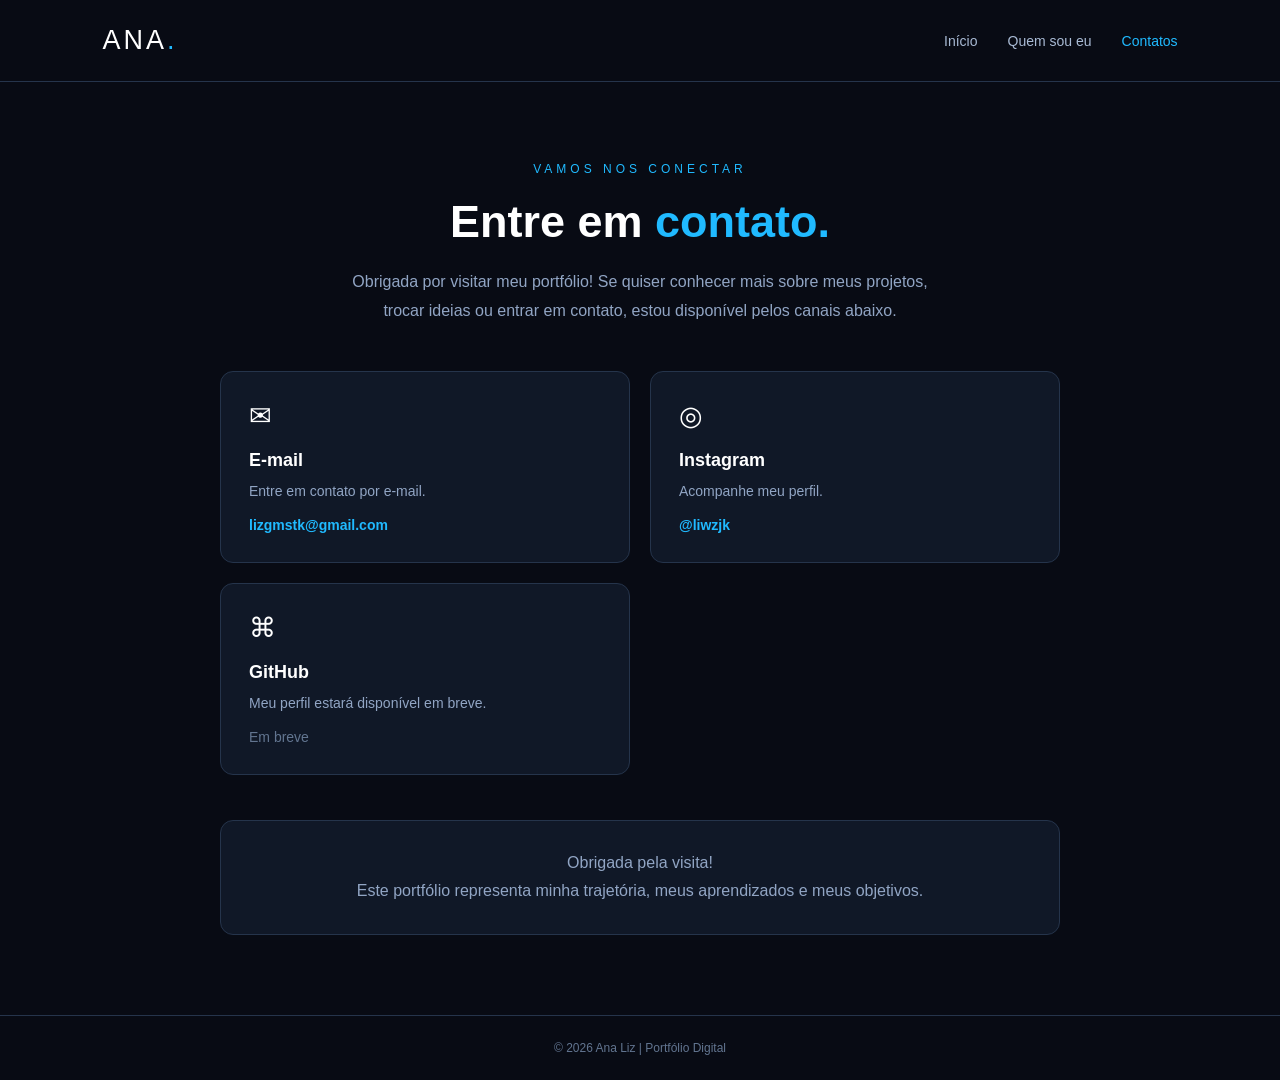
==== contato.html @ b01cfa80 "Add contato.html for contact page layout This file contains the HTML structure for the contact page," ====
<!DOCTYPE html>
<html lang="pt-BR">

<head>
    <meta charset="UTF-8">
    <meta name="viewport" content="width=device-width, initial-scale=1.0">

    <title>Ana Liz | Contatos</title>

    <style>
        * {
            margin: 0;
            padding: 0;
            box-sizing: border-box;
            font-family: Arial, sans-serif;
        }

        body {
            background: #080b14;
            color: #ffffff;
            min-height: 100vh;
        }

        header {
            display: flex;
            justify-content: space-between;
            align-items: center;
            padding: 25px 8%;
            border-bottom: 1px solid #25344b;
        }

        .logo {
            font-size: 27px;
            letter-spacing: 3px;
        }

        .logo span {
            color: #20baff;
        }

        nav {
            display: flex;
            gap: 30px;
        }

        nav a {
            color: #a8bad4;
            text-decoration: none;
            font-size: 14px;
            transition: 0.3s;
        }

        nav a:hover,
        nav a.ativo {
            color: #20baff;
        }

        main {
            max-width: 900px;
            margin: auto;
            padding: 80px 30px;
            text-align: center;
        }

        .etiqueta {
            color: #20baff;
            font-size: 12px;
            letter-spacing: 4px;
            margin-bottom: 20px;
        }

        h1 {
            font-size: 45px;
            margin-bottom: 20px;
        }

        h1 span {
            color: #20baff;
        }

        .descricao {
            color: #91a5c4;
            font-size: 16px;
            line-height: 1.8;
            max-width: 600px;
            margin: 0 auto 45px;
        }

        .contatos {
            display: grid;
            grid-template-columns: repeat(2, 1fr);
            gap: 20px;
            text-align: left;
        }

        .cartao {
            background: #101827;
            border: 1px solid #25344b;
            border-radius: 13px;
            padding: 28px;
            transition: 0.3s;
        }

        .cartao:hover {
            border-color: #20baff;
            transform: translateY(-4px);
        }

        .icone {
            font-size: 27px;
            margin-bottom: 18px;
        }

        .cartao h2 {
            font-size: 18px;
            margin-bottom: 12px;
        }

        .cartao p {
            color: #91a5c4;
            font-size: 14px;
            margin-bottom: 17px;
        }

        .cartao a {
            color: #20baff;
            text-decoration: none;
            font-size: 14px;
            font-weight: bold;
            overflow-wrap: anywhere;
        }

        .cartao a:hover {
            text-decoration: underline;
        }

        .mensagem {
            margin-top: 45px;
            padding: 28px;
            background: #101827;
            border: 1px solid #25344b;
            border-radius: 13px;
            color: #91a5c4;
            line-height: 1.8;
        }

        footer {
            text-align: center;
            padding: 25px;
            border-top: 1px solid #25344b;
            color: #627590;
            font-size: 12px;
        }

        @media (max-width: 650px) {
            header {
                flex-direction: column;
                gap: 20px;
            }

            nav {
                gap: 17px;
                flex-wrap: wrap;
                justify-content: center;
            }

            h1 {
                font-size: 36px;
            }

            .contatos {
                grid-template-columns: 1fr;
            }
        }
    </style>
</head>

<body>

    <header>

        <div class="logo">ANA<span>.</span></div>

        <nav>
            <a href="index.html">Início</a>
            <a href="quemsoueu.html">Quem sou eu</a>
            <a href="contato.html" class="ativo">Contatos</a>
        </nav>

    </header>

    <main>

        <p class="etiqueta">VAMOS NOS CONECTAR</p>

        <h1>Entre em <span>contato.</span></h1>

        <p class="descricao">
            Obrigada por visitar meu portfólio!
            Se quiser conhecer mais sobre meus projetos,
            trocar ideias ou entrar em contato, estou disponível
            pelos canais abaixo.
        </p>

        <section class="contatos">

            <div class="cartao">

                <div class="icone">✉</div>

                <h2>E-mail</h2>

                <p>Entre em contato por e-mail.</p>

                <a href="mailto:lizgmstk@gmail.com">
                    lizgmstk@gmail.com
                </a>

            </div>

            <div class="cartao">

                <div class="icone">◎</div>

                <h2>Instagram</h2>

                <p>Acompanhe meu perfil.</p>

                <a href="https://www.instagram.com/liwzjk/"
                   target="_blank"
                   rel="noopener noreferrer">
                    @liwzjk
                </a>

            </div>

            <div class="cartao">

                <div class="icone">⌘</div>

                <h2>GitHub</h2>

                <p>Meu perfil estará disponível em breve.</p>

                <span style="color:#627590; font-size:14px;">
                    Em breve
                </span>

            </div>

        </section>

        <div class="mensagem">

            Obrigada pela visita!

            <br>

            Este portfólio representa minha trajetória,
            meus aprendizados e meus objetivos.

        </div>

    </main>

    <footer>
        © 2026 Ana Liz | Portfólio Digital
    </footer>

</body>

</html>
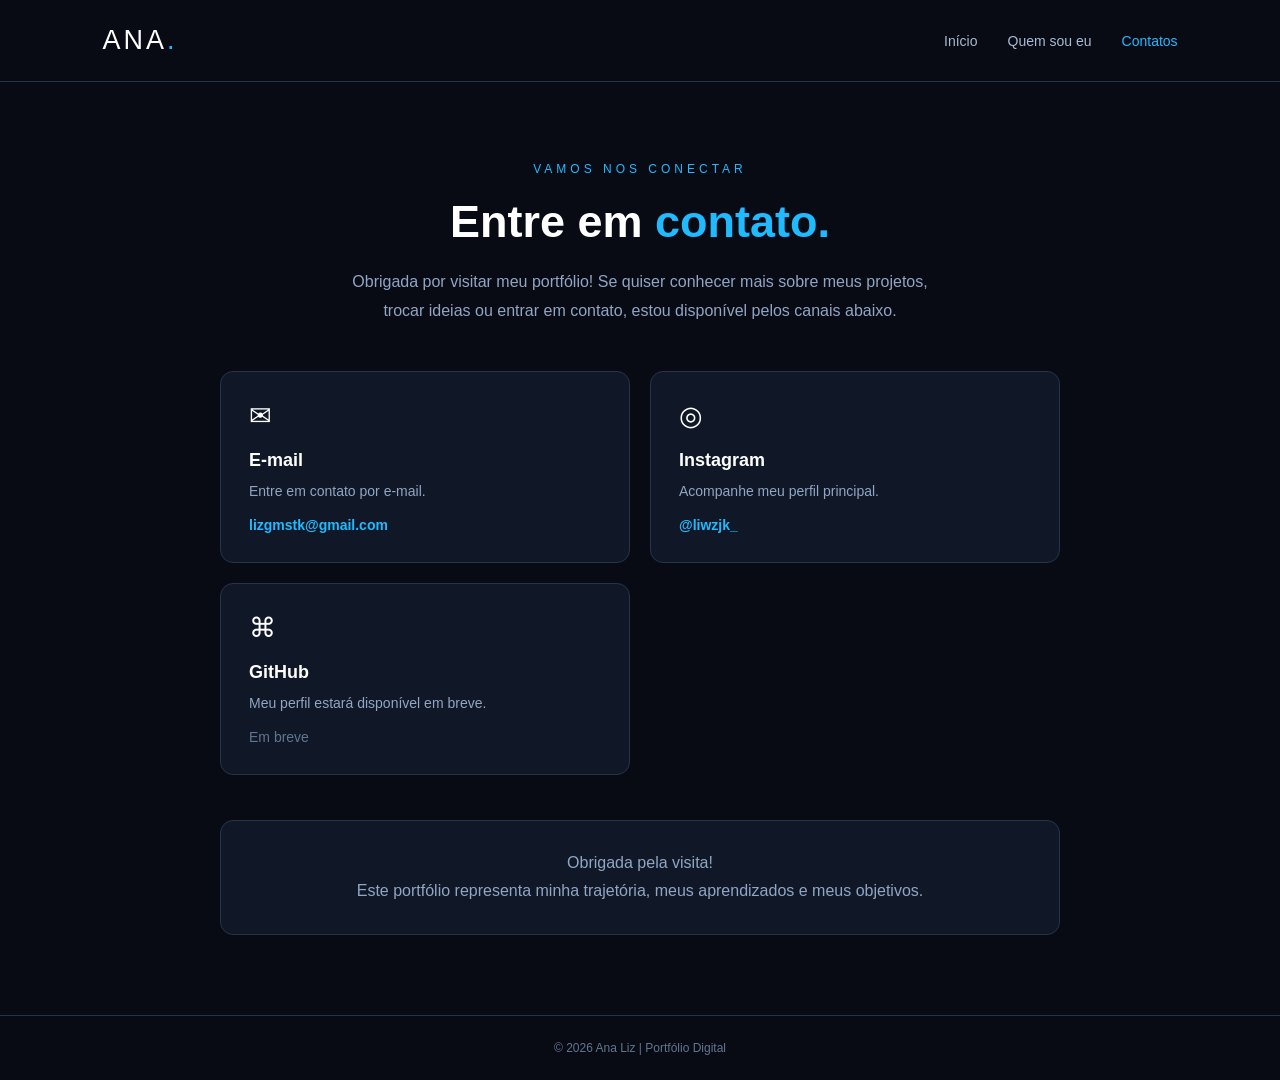
==== commit 22eb7958: "Update contato.html" ====
--- a/contato.html
+++ b/contato.html
@@ -48,7 +48,6 @@
             color: #a8bad4;
             text-decoration: none;
             font-size: 14px;
-            transition: 0.3s;
         }
 
         nav a:hover,
@@ -179,7 +178,6 @@
 <body>
 
     <header>
-
         <div class="logo">ANA<span>.</span></div>
 
         <nav>
@@ -187,7 +185,6 @@
             <a href="quemsoueu.html">Quem sou eu</a>
             <a href="contato.html" class="ativo">Contatos</a>
         </nav>
-
     </header>
 
     <main>
@@ -206,60 +203,44 @@
         <section class="contatos">
 
             <div class="cartao">
-
                 <div class="icone">✉</div>
-
                 <h2>E-mail</h2>
-
                 <p>Entre em contato por e-mail.</p>
 
                 <a href="mailto:lizgmstk@gmail.com">
                     lizgmstk@gmail.com
                 </a>
-
             </div>
 
             <div class="cartao">
-
                 <div class="icone">◎</div>
-
                 <h2>Instagram</h2>
-
-                <p>Acompanhe meu perfil.</p>
-
-                <a href="https://www.instagram.com/liwzjk/"
+                <p>Acompanhe meu perfil principal.</p>
+
+                <a href="https://www.instagram.com/liwzjk_/"
                    target="_blank"
                    rel="noopener noreferrer">
-                    @liwzjk
+                    @liwzjk_
                 </a>
-
             </div>
 
             <div class="cartao">
-
                 <div class="icone">⌘</div>
-
                 <h2>GitHub</h2>
-
                 <p>Meu perfil estará disponível em breve.</p>
 
                 <span style="color:#627590; font-size:14px;">
                     Em breve
                 </span>
-
             </div>
 
         </section>
 
         <div class="mensagem">
-
             Obrigada pela visita!
-
             <br>
-
             Este portfólio representa minha trajetória,
             meus aprendizados e meus objetivos.
-
         </div>
 
     </main>
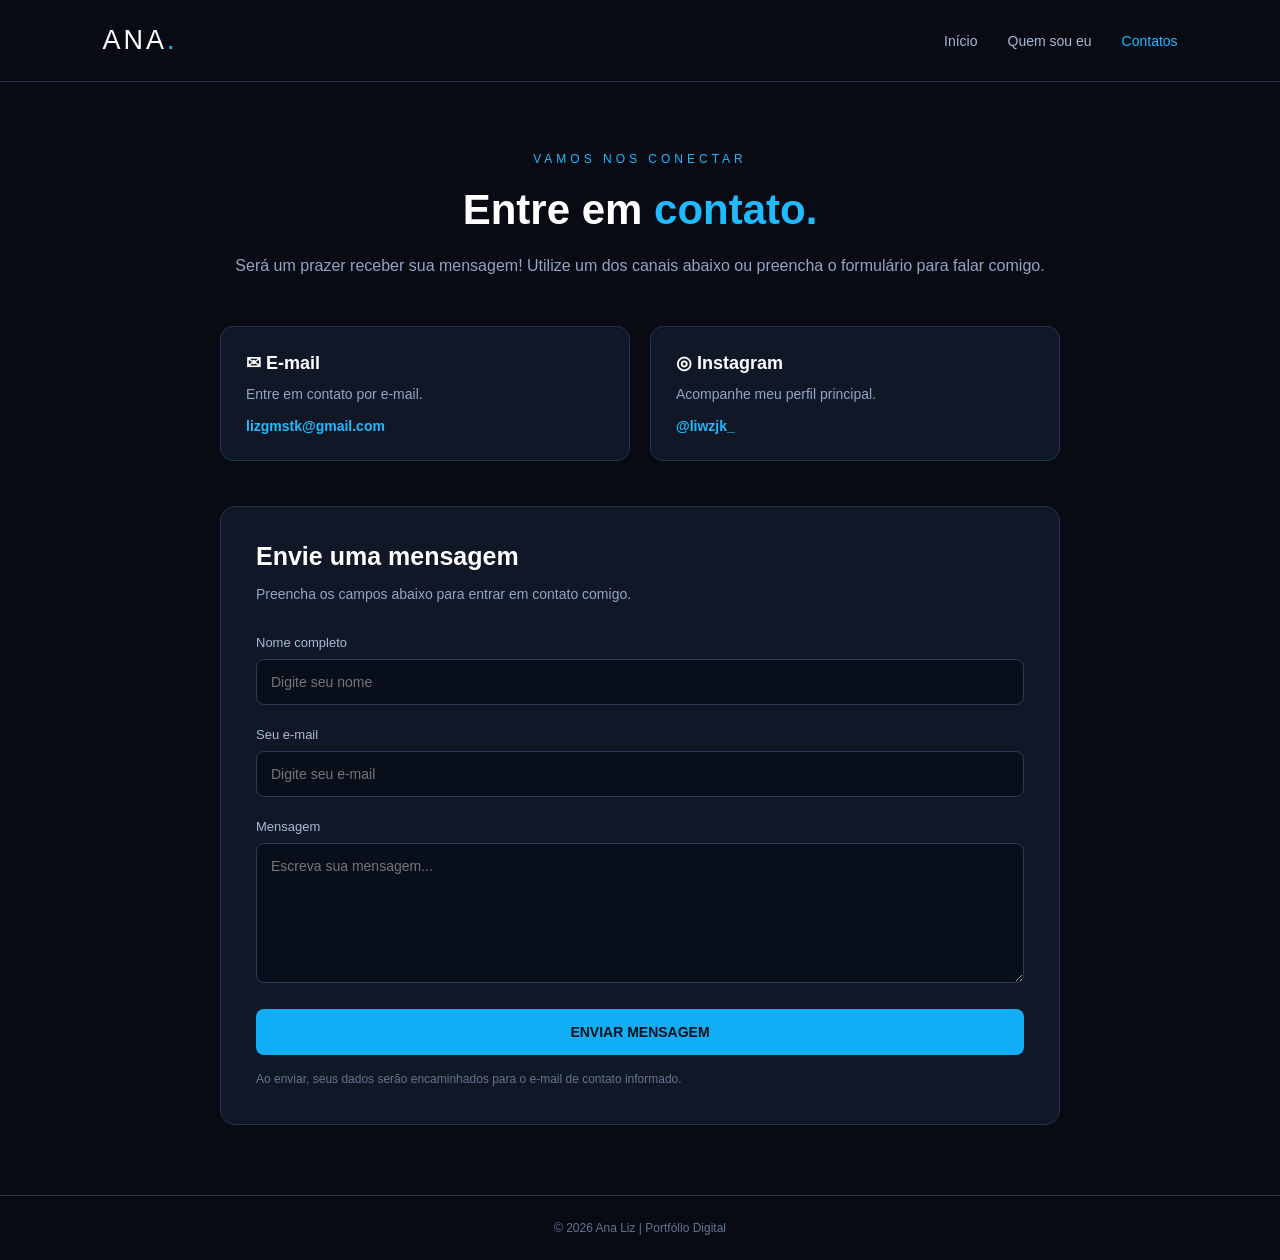
==== commit 19cf0fe5: "Update contato.html" ====
--- a/contato.html
+++ b/contato.html
@@ -18,7 +18,7 @@
 
         body {
             background: #080b14;
-            color: #ffffff;
+            color: white;
             min-height: 100vh;
         }
 
@@ -58,8 +58,12 @@
         main {
             max-width: 900px;
             margin: auto;
-            padding: 80px 30px;
+            padding: 70px 30px;
+        }
+
+        .titulo {
             text-align: center;
+            margin-bottom: 45px;
         }
 
         .etiqueta {
@@ -70,8 +74,8 @@
         }
 
         h1 {
-            font-size: 45px;
-            margin-bottom: 20px;
+            font-size: 42px;
+            margin-bottom: 18px;
         }
 
         h1 span {
@@ -80,35 +84,21 @@
 
         .descricao {
             color: #91a5c4;
-            font-size: 16px;
             line-height: 1.8;
-            max-width: 600px;
-            margin: 0 auto 45px;
         }
 
         .contatos {
             display: grid;
             grid-template-columns: repeat(2, 1fr);
             gap: 20px;
-            text-align: left;
+            margin-bottom: 45px;
         }
 
         .cartao {
             background: #101827;
             border: 1px solid #25344b;
             border-radius: 13px;
-            padding: 28px;
-            transition: 0.3s;
-        }
-
-        .cartao:hover {
-            border-color: #20baff;
-            transform: translateY(-4px);
-        }
-
-        .icone {
-            font-size: 27px;
-            margin-bottom: 18px;
+            padding: 25px;
         }
 
         .cartao h2 {
@@ -119,7 +109,7 @@
         .cartao p {
             color: #91a5c4;
             font-size: 14px;
-            margin-bottom: 17px;
+            margin-bottom: 15px;
         }
 
         .cartao a {
@@ -130,18 +120,80 @@
             overflow-wrap: anywhere;
         }
 
-        .cartao a:hover {
-            text-decoration: underline;
-        }
-
-        .mensagem {
-            margin-top: 45px;
-            padding: 28px;
+        .formulario {
             background: #101827;
             border: 1px solid #25344b;
-            border-radius: 13px;
+            border-radius: 15px;
+            padding: 35px;
+        }
+
+        .formulario h2 {
+            font-size: 25px;
+            margin-bottom: 12px;
+        }
+
+        .formulario .subtitulo {
             color: #91a5c4;
-            line-height: 1.8;
+            font-size: 14px;
+            margin-bottom: 30px;
+            line-height: 1.6;
+        }
+
+        .campo {
+            margin-bottom: 22px;
+        }
+
+        .campo label {
+            display: block;
+            color: #a8bad4;
+            font-size: 13px;
+            margin-bottom: 9px;
+        }
+
+        .campo input,
+        .campo textarea {
+            width: 100%;
+            padding: 14px;
+            background: #080e1a;
+            border: 1px solid #293c57;
+            border-radius: 8px;
+            color: white;
+            outline: none;
+            font-size: 14px;
+        }
+
+        .campo input:focus,
+        .campo textarea:focus {
+            border-color: #20baff;
+        }
+
+        .campo textarea {
+            min-height: 140px;
+            resize: vertical;
+        }
+
+        .botao {
+            width: 100%;
+            padding: 15px;
+            border: none;
+            border-radius: 8px;
+            background: #12aef5;
+            color: #06101c;
+            font-weight: bold;
+            font-size: 14px;
+            cursor: pointer;
+            transition: 0.3s;
+        }
+
+        .botao:hover {
+            background: #54caff;
+        }
+
+        .aviso {
+            color: #627590;
+            font-size: 12px;
+            margin-top: 15px;
+            line-height: 1.6;
         }
 
         footer {
@@ -165,11 +217,15 @@
             }
 
             h1 {
-                font-size: 36px;
+                font-size: 34px;
             }
 
             .contatos {
                 grid-template-columns: 1fr;
+            }
+
+            .formulario {
+                padding: 23px;
             }
         }
     </style>
@@ -189,22 +245,24 @@
 
     <main>
 
-        <p class="etiqueta">VAMOS NOS CONECTAR</p>
-
-        <h1>Entre em <span>contato.</span></h1>
-
-        <p class="descricao">
-            Obrigada por visitar meu portfólio!
-            Se quiser conhecer mais sobre meus projetos,
-            trocar ideias ou entrar em contato, estou disponível
-            pelos canais abaixo.
-        </p>
+        <section class="titulo">
+
+            <p class="etiqueta">VAMOS NOS CONECTAR</p>
+
+            <h1>Entre em <span>contato.</span></h1>
+
+            <p class="descricao">
+                Será um prazer receber sua mensagem!
+                Utilize um dos canais abaixo ou preencha
+                o formulário para falar comigo.
+            </p>
+
+        </section>
 
         <section class="contatos">
 
             <div class="cartao">
-                <div class="icone">✉</div>
-                <h2>E-mail</h2>
+                <h2>✉ E-mail</h2>
                 <p>Entre em contato por e-mail.</p>
 
                 <a href="mailto:lizgmstk@gmail.com">
@@ -213,8 +271,7 @@
             </div>
 
             <div class="cartao">
-                <div class="icone">◎</div>
-                <h2>Instagram</h2>
+                <h2>◎ Instagram</h2>
                 <p>Acompanhe meu perfil principal.</p>
 
                 <a href="https://www.instagram.com/liwzjk_/"
@@ -224,24 +281,69 @@
                 </a>
             </div>
 
-            <div class="cartao">
-                <div class="icone">⌘</div>
-                <h2>GitHub</h2>
-                <p>Meu perfil estará disponível em breve.</p>
-
-                <span style="color:#627590; font-size:14px;">
-                    Em breve
-                </span>
-            </div>
-
         </section>
 
-        <div class="mensagem">
-            Obrigada pela visita!
-            <br>
-            Este portfólio representa minha trajetória,
-            meus aprendizados e meus objetivos.
-        </div>
+        <section class="formulario">
+
+            <h2>Envie uma mensagem</h2>
+
+            <p class="subtitulo">
+                Preencha os campos abaixo para entrar em contato comigo.
+            </p>
+
+            <form action="https://formsubmit.co/lizgmstk@gmail.com"
+                  method="POST">
+
+                <input type="hidden" name="_subject"
+                       value="Nova mensagem pelo portfólio da Ana">
+
+                <input type="hidden" name="_captcha"
+                       value="true">
+
+                <div class="campo">
+                    <label for="nome">Nome completo</label>
+
+                    <input
+                        type="text"
+                        id="nome"
+                        name="Nome"
+                        placeholder="Digite seu nome"
+                        required>
+                </div>
+
+                <div class="campo">
+                    <label for="email">Seu e-mail</label>
+
+                    <input
+                        type="email"
+                        id="email"
+                        name="Email"
+                        placeholder="Digite seu e-mail"
+                        required>
+                </div>
+
+                <div class="campo">
+                    <label for="mensagem">Mensagem</label>
+
+                    <textarea
+                        id="mensagem"
+                        name="Mensagem"
+                        placeholder="Escreva sua mensagem..."
+                        required></textarea>
+                </div>
+
+                <button type="submit" class="botao">
+                    ENVIAR MENSAGEM
+                </button>
+
+                <p class="aviso">
+                    Ao enviar, seus dados serão encaminhados
+                    para o e-mail de contato informado.
+                </p>
+
+            </form>
+
+        </section>
 
     </main>
 
@@ -250,5 +352,4 @@
     </footer>
 
 </body>
-
 </html>
